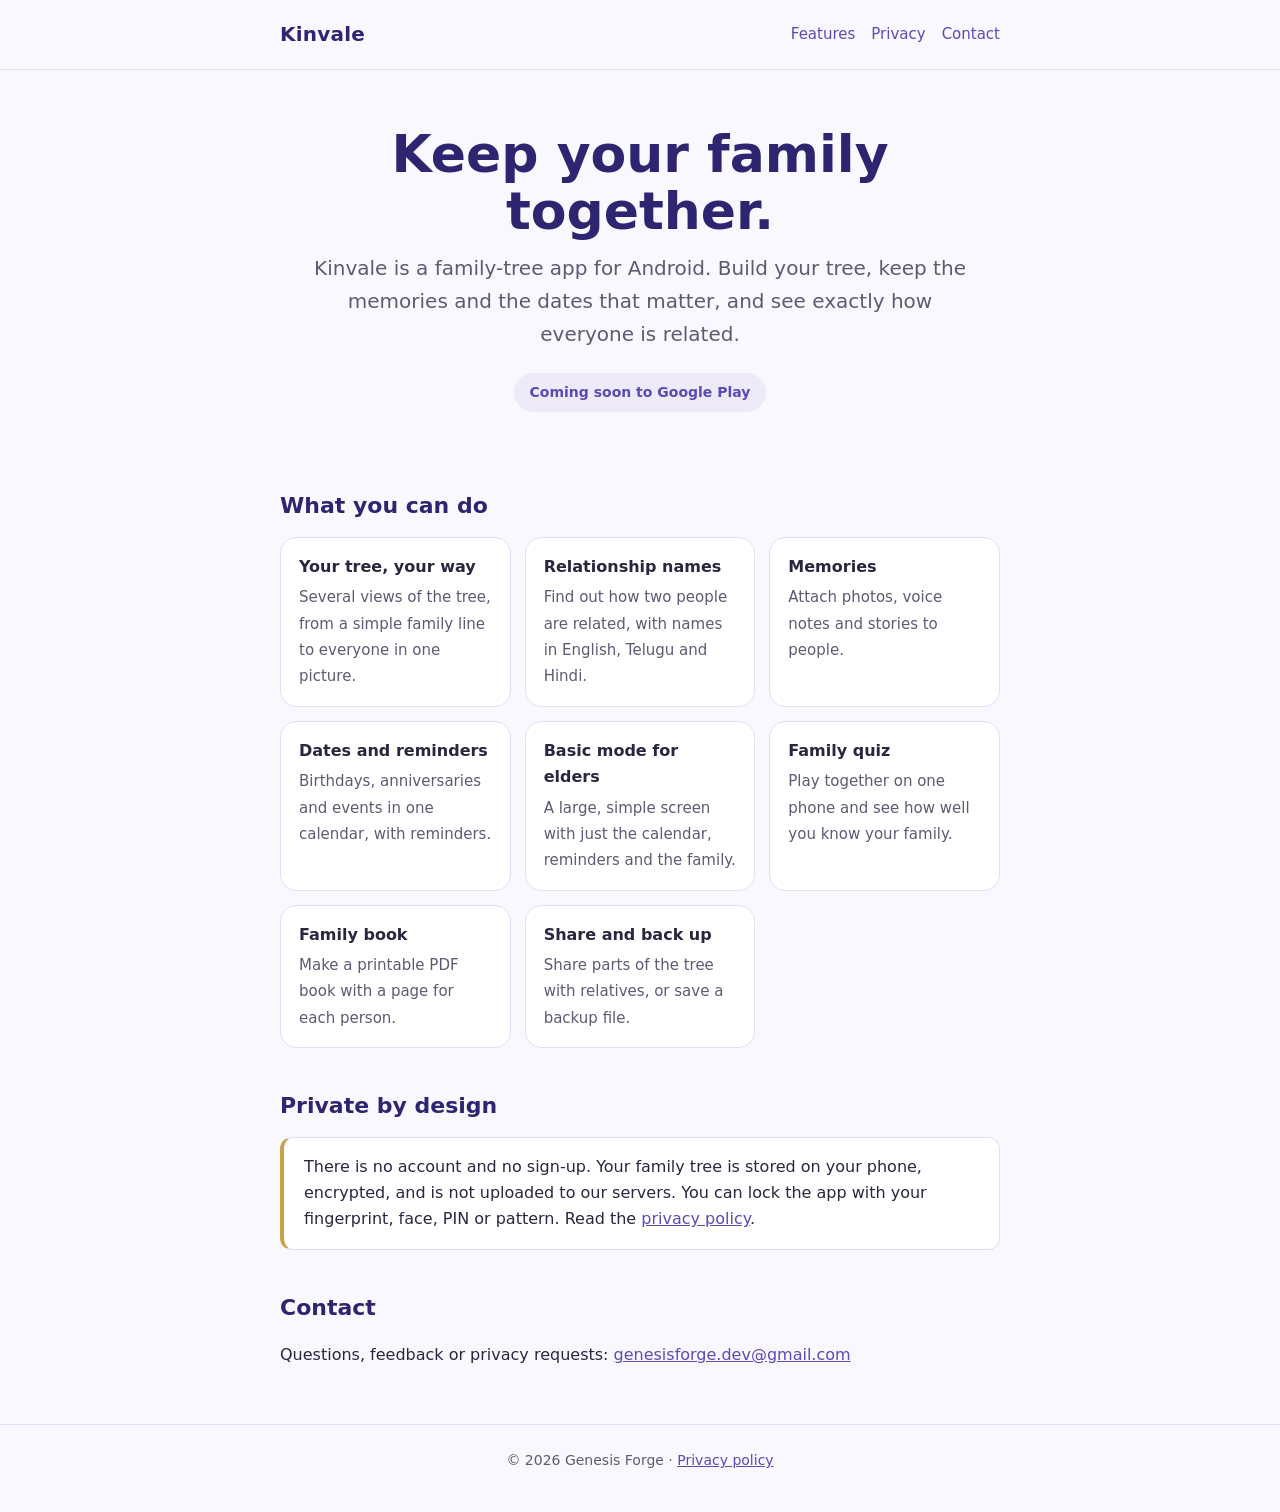
==== index.html @ f55e63ec "Add files via upload" ====
<!doctype html>
<html lang="en">
<head>
<meta charset="utf-8">
<meta name="viewport" content="width=device-width,initial-scale=1">
<title>Kinvale: Family Tree &amp; Memories</title>
<meta name="description" content="Kinvale is a private family-tree app for Android. Build your tree, keep memories and dates, and see how everyone is related, with relationship names in English, Telugu and Hindi.">
<link rel="stylesheet" href="style.css">
</head>
<body>
<header class="site"><div class="wrap">
  <a class="brand" href="/">Kinvale</a>
  <nav><a href="#features">Features</a><a href="privacy.html">Privacy</a><a href="#contact">Contact</a></nav>
</div></header>

<main class="wrap">
  <section class="hero">
    <h1>Keep your family together.</h1>
    <p class="lead">Kinvale is a family-tree app for Android. Build your tree, keep the memories and the dates that matter, and see exactly how everyone is related.</p>
    <span class="badge">Coming soon to Google Play</span>
  </section>

  <section id="features">
    <h2>What you can do</h2>
    <div class="grid">
      <div class="card"><b>Your tree, your way</b><span>Several views of the tree, from a simple family line to everyone in one picture.</span></div>
      <div class="card"><b>Relationship names</b><span>Find out how two people are related, with names in English, Telugu and Hindi.</span></div>
      <div class="card"><b>Memories</b><span>Attach photos, voice notes and stories to people.</span></div>
      <div class="card"><b>Dates and reminders</b><span>Birthdays, anniversaries and events in one calendar, with reminders.</span></div>
      <div class="card"><b>Basic mode for elders</b><span>A large, simple screen with just the calendar, reminders and the family.</span></div>
      <div class="card"><b>Family quiz</b><span>Play together on one phone and see how well you know your family.</span></div>
      <div class="card"><b>Family book</b><span>Make a printable PDF book with a page for each person.</span></div>
      <div class="card"><b>Share and back up</b><span>Share parts of the tree with relatives, or save a backup file.</span></div>
    </div>
  </section>

  <section>
    <h2>Private by design</h2>
    <div class="priv">
      <p style="margin:0">There is no account and no sign-up. Your family tree is stored on your phone, encrypted, and is not uploaded to our servers. You can lock the app with your fingerprint, face, PIN or pattern. Read the <a href="privacy.html">privacy policy</a>.</p>
    </div>
  </section>

  <section id="contact">
    <h2>Contact</h2>
    <p>Questions, feedback or privacy requests: <a href="mailto:genesisforge.dev@gmail.com">genesisforge.dev@gmail.com</a></p>
  </section>
</main>

<footer><div class="wrap">&copy; 2026 Genesis Forge &middot; <a href="privacy.html">Privacy policy</a></div></footer>
</body>
</html>
---- style.css ----
:root{--bg:#faf8ff;--card:#fff;--ink:#2a2640;--soft:#5f5a73;--accent:#5b4bb5;--deep:#2e2570;--line:#e3def3;--chip:#efeaf7;--gold:#c9a24b}
@media (prefers-color-scheme:dark){:root{--bg:#14131a;--card:#1c1b23;--ink:#e7e3ee;--soft:#b5afc6;--accent:#c9bfff;--deep:#c9bfff;--line:#322f3f;--chip:#2b2933}}
*{box-sizing:border-box}
html{-webkit-text-size-adjust:100%}
body{margin:0;background:var(--bg);color:var(--ink);font:16px/1.65 system-ui,-apple-system,"Segoe UI",Roboto,sans-serif}
a{color:var(--accent)}
.wrap{max-width:760px;margin:0 auto;padding:0 20px}
header.site{padding:18px 0;border-bottom:1px solid var(--line)}
header.site .wrap{display:flex;justify-content:space-between;align-items:center;gap:12px}
.brand{font-weight:800;font-size:20px;color:var(--deep);text-decoration:none;letter-spacing:.2px}
nav a{margin-left:16px;text-decoration:none;font-size:15px}
.hero{padding:56px 0 36px;text-align:center}
.hero h1{font-size:clamp(34px,8vw,52px);line-height:1.1;margin:0 0 12px;color:var(--deep)}
.hero p.lead{font-size:clamp(17px,4vw,20px);color:var(--soft);max-width:34em;margin:0 auto 22px}
.badge{display:inline-block;padding:8px 16px;border-radius:999px;background:var(--chip);color:var(--accent);font-weight:600;font-size:14px}
h2{font-size:22px;color:var(--deep);margin:40px 0 12px}
h3{font-size:17px;margin:26px 0 6px}
.grid{display:grid;grid-template-columns:repeat(auto-fit,minmax(220px,1fr));gap:14px}
.card{background:var(--card);border:1px solid var(--line);border-radius:16px;padding:16px 18px}
.card b{display:block;margin-bottom:4px}
.card span{color:var(--soft);font-size:15px}
.priv{background:var(--card);border:1px solid var(--line);border-left:4px solid var(--gold);border-radius:12px;padding:16px 20px;margin-top:8px}
footer{margin-top:56px;padding:24px 0 40px;border-top:1px solid var(--line);color:var(--soft);font-size:14px;text-align:center}
.doc{padding:32px 0}
.doc h1{font-size:32px;color:var(--deep);margin:0 0 4px}
.doc .meta{color:var(--soft);font-size:14px;margin-bottom:24px}
.doc ul{padding-left:22px}
.doc li{margin:4px 0}
table{border-collapse:collapse;width:100%;font-size:15px;margin:10px 0}
th,td{border:1px solid var(--line);padding:8px 10px;text-align:left;vertical-align:top}
th{background:var(--chip)}
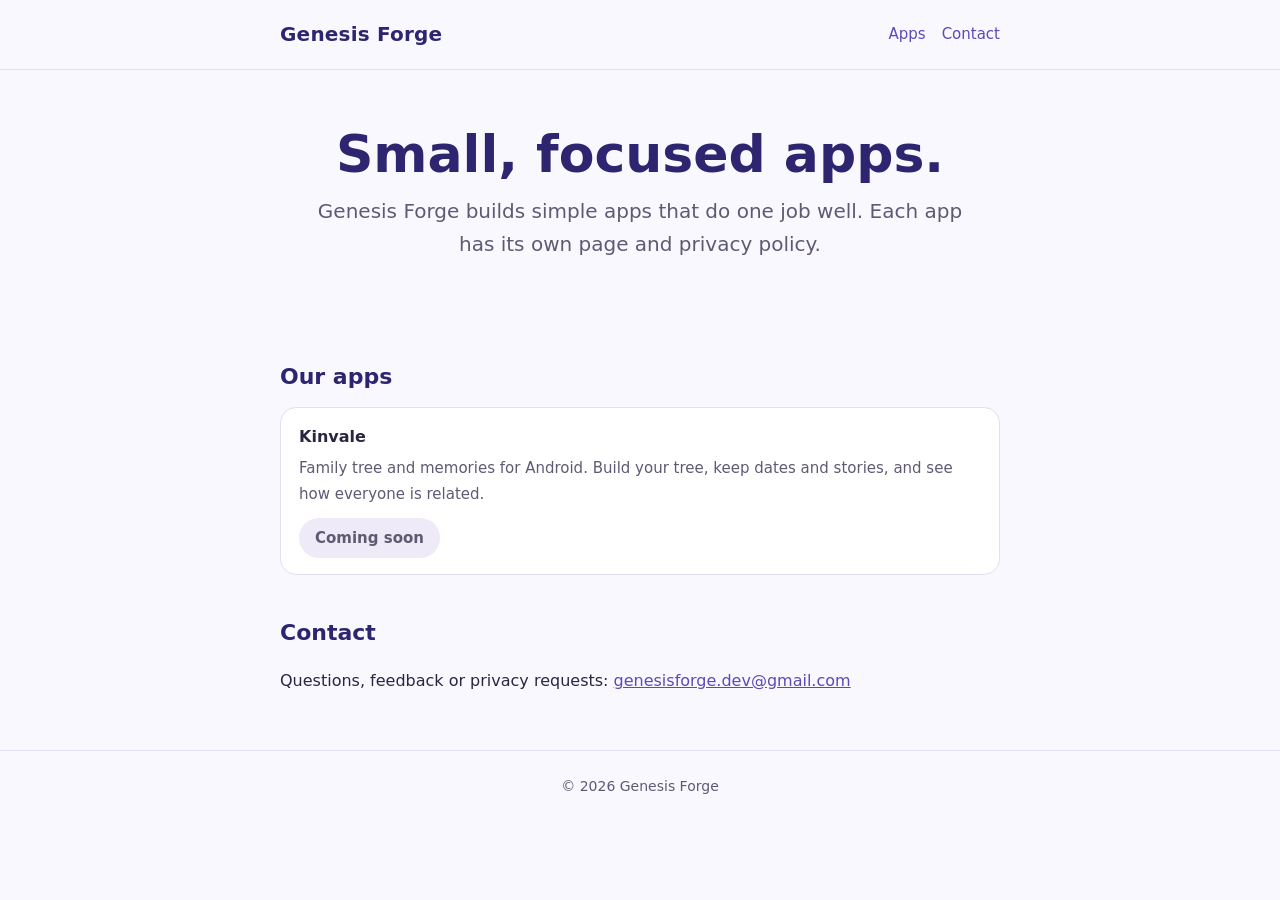
==== commit 1ec7647a: "Add files via upload" ====
--- a/index.html
+++ b/index.html
@@ -3,41 +3,30 @@
 <head>
 <meta charset="utf-8">
 <meta name="viewport" content="width=device-width,initial-scale=1">
-<title>Kinvale: Family Tree &amp; Memories</title>
-<meta name="description" content="Kinvale is a private family-tree app for Android. Build your tree, keep memories and dates, and see how everyone is related, with relationship names in English, Telugu and Hindi.">
-<link rel="stylesheet" href="style.css">
+<title>Genesis Forge: small, focused apps</title>
+<meta name="description" content="Genesis Forge builds simple, focused apps. Find our apps and their privacy policies here.">
+<link rel="stylesheet" href="/style.css">
 </head>
 <body>
 <header class="site"><div class="wrap">
-  <a class="brand" href="/">Kinvale</a>
-  <nav><a href="#features">Features</a><a href="privacy.html">Privacy</a><a href="#contact">Contact</a></nav>
+  <a class="brand" href="/">Genesis Forge</a>
+  <nav><a href="#apps">Apps</a><a href="#contact">Contact</a></nav>
 </div></header>
 
 <main class="wrap">
   <section class="hero">
-    <h1>Keep your family together.</h1>
-    <p class="lead">Kinvale is a family-tree app for Android. Build your tree, keep the memories and the dates that matter, and see exactly how everyone is related.</p>
-    <span class="badge">Coming soon to Google Play</span>
+    <h1>Small, focused apps.</h1>
+    <p class="lead">Genesis Forge builds simple apps that do one job well. Each app has its own page and privacy policy.</p>
   </section>
 
-  <section id="features">
-    <h2>What you can do</h2>
+  <section id="apps">
+    <h2>Our apps</h2>
     <div class="grid">
-      <div class="card"><b>Your tree, your way</b><span>Several views of the tree, from a simple family line to everyone in one picture.</span></div>
-      <div class="card"><b>Relationship names</b><span>Find out how two people are related, with names in English, Telugu and Hindi.</span></div>
-      <div class="card"><b>Memories</b><span>Attach photos, voice notes and stories to people.</span></div>
-      <div class="card"><b>Dates and reminders</b><span>Birthdays, anniversaries and events in one calendar, with reminders.</span></div>
-      <div class="card"><b>Basic mode for elders</b><span>A large, simple screen with just the calendar, reminders and the family.</span></div>
-      <div class="card"><b>Family quiz</b><span>Play together on one phone and see how well you know your family.</span></div>
-      <div class="card"><b>Family book</b><span>Make a printable PDF book with a page for each person.</span></div>
-      <div class="card"><b>Share and back up</b><span>Share parts of the tree with relatives, or save a backup file.</span></div>
-    </div>
-  </section>
-
-  <section>
-    <h2>Private by design</h2>
-    <div class="priv">
-      <p style="margin:0">There is no account and no sign-up. Your family tree is stored on your phone, encrypted, and is not uploaded to our servers. You can lock the app with your fingerprint, face, PIN or pattern. Read the <a href="privacy.html">privacy policy</a>.</p>
+      <a class="card" href="/kinvale/" style="text-decoration:none;color:inherit">
+        <b>Kinvale</b>
+        <span>Family tree and memories for Android. Build your tree, keep dates and stories, and see how everyone is related.</span>
+        <span style="display:block;margin-top:10px"><span class="badge">Coming soon</span></span>
+      </a>
     </div>
   </section>
 
@@ -47,6 +36,6 @@
   </section>
 </main>
 
-<footer><div class="wrap">&copy; 2026 Genesis Forge &middot; <a href="privacy.html">Privacy policy</a></div></footer>
+<footer><div class="wrap">&copy; 2026 Genesis Forge</div></footer>
 </body>
 </html>
